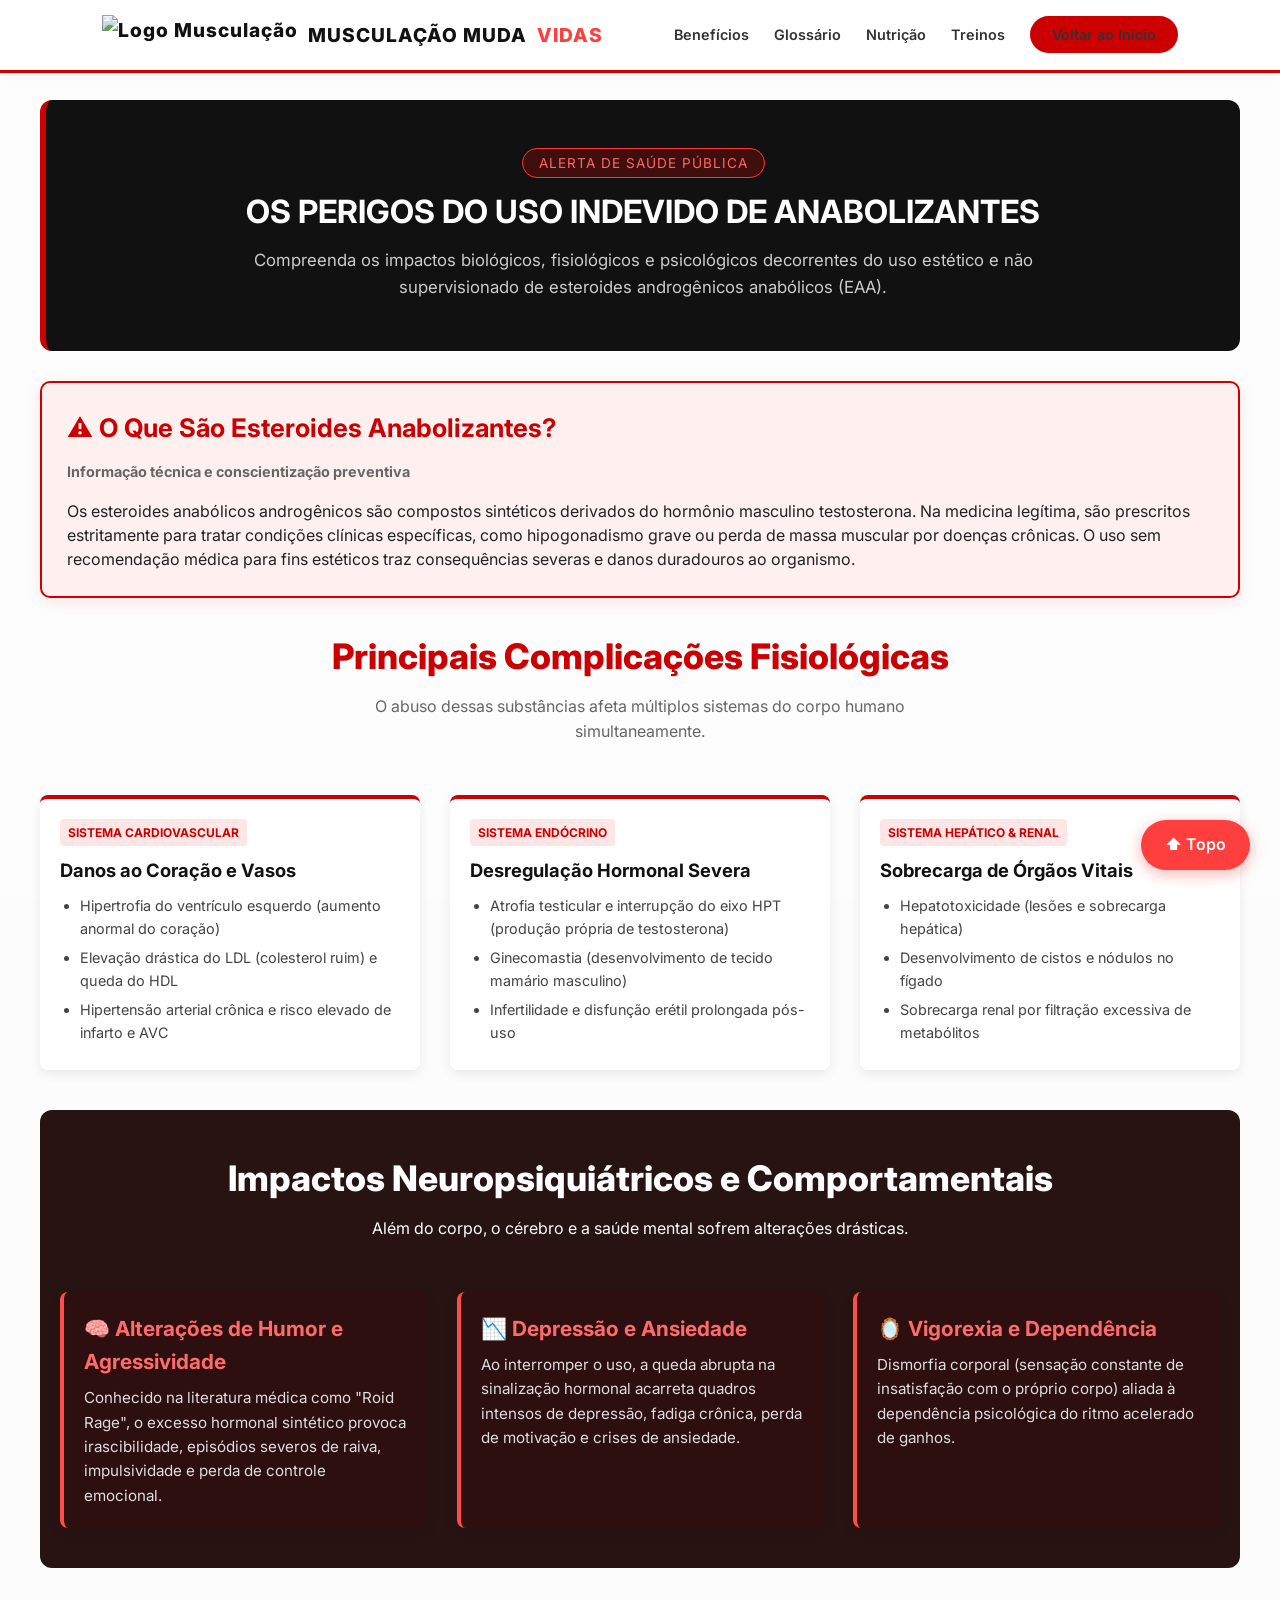
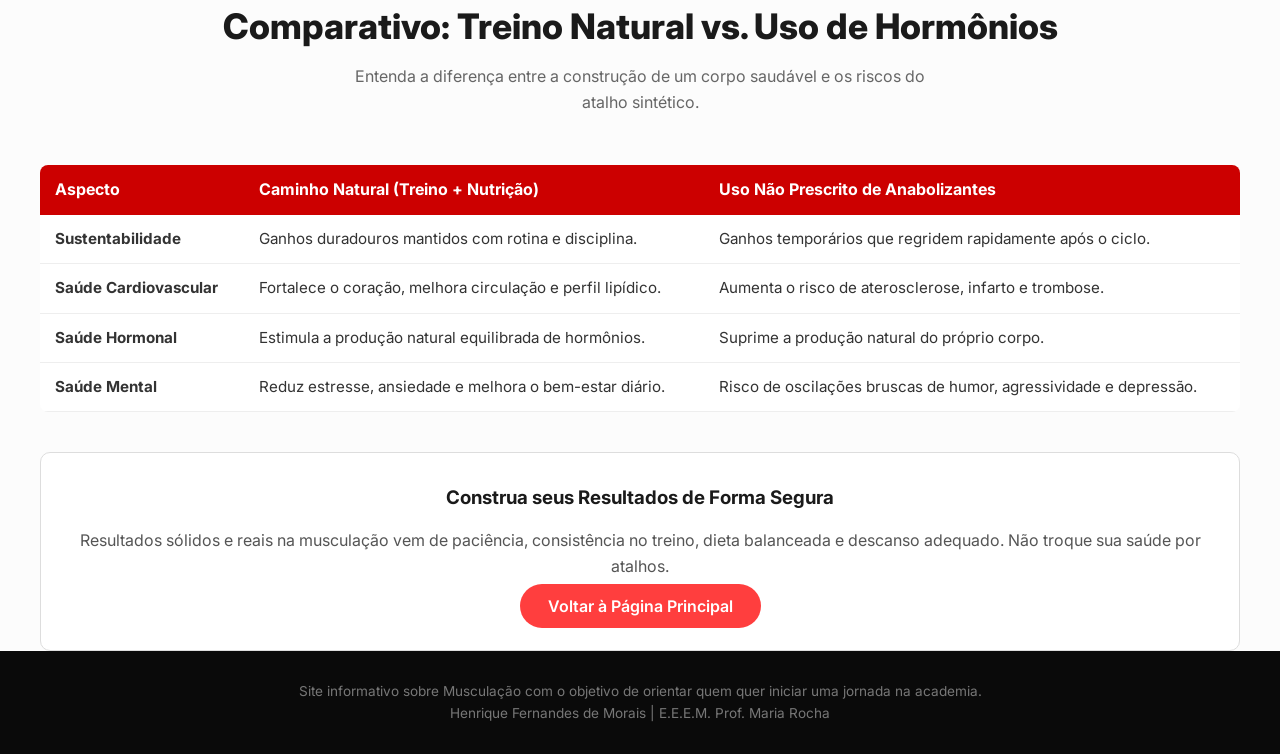
==== Anabolizantes.html @ 8a9c7496 "Update Anabolizantes.html" ====
<!DOCTYPE html>
<html lang="pt-BR">
<head>
    <meta charset="UTF-8">
    <meta name="viewport" content="width=device-width, initial-scale=1.0">
    <title>Riscos dos Anabolizantes - Musculação e Saúde</title>
    <link rel="stylesheet" href="organizador.css">
    <link href="https://fonts.googleapis.com/css2?family=Inter:wght@300;400;600;800;900&display=swap" rel="stylesheet">
</head>
<body class="body-anabolizantes">

    <header class="navbar navbar-anabolizantes">
        <div class="logo">
            <img src="https://encrypted-tbn0.gstatic.com/images?q=tbn:ANd9GcRvV7KlE-oZ8eU2Gup7_fp2qH1HZ-35bAqcbbWyc8tFJdlYCY7s6uLKAxcY&s=10" alt="Logo Musculação" class="logo-img">
            MUSCULAÇÃO MUDA<span>VIDAS</span>
        </div>
        <nav>
            <ul class="nav-links">
               
                <li><a href="index.html#beneficios">Benefícios</a></li>
                <li><a href="index.html#guias-praticos">Glossário</a></li>
                <li><a href="index.html#nutricao-recuperacao">Nutrição</a></li>
                <li><a href="index.html#rotina-treino">Treinos</a></li>
                <li><a href="index.html" class="btn-nav btn-nav-danger"> Voltar ao Início</a></li>
            </ul>
        </nav>
    </header>

    <div class="container" style="margin-top: 100px;">
        <section class="hero-anabolizantes">
            <span class="badge" style="border-color: #ff3333; color: #ff6666; background-color: rgba(255, 0, 0, 0.2);">Alerta de Saúde Pública</span>
            <h1>OS PERIGOS DO USO INDEVIDO DE ANABOLIZANTES</h1>
            <p>Compreenda os impactos biológicos, fisiológicos e psicológicos decorrentes do uso estético e não supervisionado de esteroides androgênicos anabólicos (EAA).</p>
        </section>

        <div class="alerta-box-expansivo">
            <div class="alerta-header">
                <h2>⚠️ O Que São Esteroides Anabolizantes?</h2>
                <p class="alerta-sub">Informação técnica e conscientização preventiva</p>
            </div>
            <p class="alerta-texto">
                Os esteroides anabólicos androgênicos são compostos sintéticos derivados do hormônio masculino testosterona. Na medicina legítima, são prescritos estritamente para tratar condições clínicas específicas, como hipogonadismo grave ou perda de massa muscular por doenças crônicas. O uso sem recomendação médica para fins estéticos traz consequências severas e danos duradouros ao organismo.
            </p>
        </div>

        <h2 class="section-title title-danger">Principais Complicações Fisiológicas</h2>
        <p class="section-subtitle">O abuso dessas substâncias afeta múltiplos sistemas do corpo humano simultaneamente.</p>

        <div class="cards-grid" style="margin-bottom: 40px;">
            <div class="card card-substancia">
                <span class="card-tag">SISTEMA CARDIOVASCULAR</span>
                <h3>Danos ao Coração e Vasos</h3>
                <ul class="lista-detalhada">
                    <li>Hipertrofia do ventrículo esquerdo (aumento anormal do coração)</li>
                    <li>Elevação drástica do LDL (colesterol ruim) e queda do HDL</li>
                    <li>Hipertensão arterial crônica e risco elevado de infarto e AVC</li>
                </ul>
            </div>

            <div class="card card-substancia">
                <span class="card-tag">SISTEMA ENDÓCRINO</span>
                <h3>Desregulação Hormonal Severa</h3>
                <ul class="lista-detalhada">
                    <li>Atrofia testicular e interrupção do eixo HPT (produção própria de testosterona)</li>
                    <li>Ginecomastia (desenvolvimento de tecido mamário masculino)</li>
                    <li>Infertilidade e disfunção erétil prolongada pós-uso</li>
                </ul>
            </div>

            <div class="card card-substancia">
                <span class="card-tag">SISTEMA HEPÁTICO & RENAL</span>
                <h3>Sobrecarga de Órgãos Vitais</h3>
                <ul class="lista-detalhada">
                    <li>Hepatotoxicidade (lesões e sobrecarga hepática)</li>
                    <li>Desenvolvimento de cistos e nódulos no fígado</li>
                    <li>Sobrecarga renal por filtração excessiva de metabólitos</li>
                </ul>
            </div>
        </div>

        <div class="bg-dark-anabolizantes">
            <h2 class="section-title light-text">Impactos Neuropsiquiátricos e Comportamentais</h2>
            <p class="section-subtitle light-text">Além do corpo, o cérebro e a saúde mental sofrem alterações drásticas.</p>

            <div class="cards-grid">
                <div class="card card-dark-alert">
                    <h3>🧠 Alterações de Humor e Agressividade</h3>
                    <p>Conhecido na literatura médica como "Roid Rage", o excesso hormonal sintético provoca irascibilidade, episódios severos de raiva, impulsividade e perda de controle emocional.</p>
                </div>

                <div class="card card-dark-alert">
                    <h3>📉 Depressão e Ansiedade</h3>
                    <p>Ao interromper o uso, a queda abrupta na sinalização hormonal acarreta quadros intensos de depressão, fadiga crônica, perda de motivação e crises de ansiedade.</p>
                </div>

                <div class="card card-dark-alert">
                    <h3>🪞 Vigorexia e Dependência</h3>
                    <p>Dismorfia corporal (sensação constante de insatisfação com o próprio corpo) aliada à dependência psicológica do ritmo acelerado de ganhos.</p>
                </div>
            </div>
        </div>

        <h2 class="section-title">Comparativo: Treino Natural vs. Uso de Hormônios</h2>
        <p class="section-subtitle">Entenda a diferença entre a construção de um corpo saudável e os riscos do atalho sintético.</p>

        <div class="tabela-wrapper" style="margin-bottom: 40px;">
            <table class="tabela-comparativa">
                <thead>
                    <tr>
                        <th>Aspecto</th>
                        <th>Caminho Natural (Treino + Nutrição)</th>
                        <th>Uso Não Prescrito de Anabolizantes</th>
                    </tr>
                </thead>
                <tbody>
                    <tr>
                        <td><strong>Sustentabilidade</strong></td>
                        <td>Ganhos duradouros mantidos com rotina e disciplina.</td>
                        <td>Ganhos temporários que regridem rapidamente após o ciclo.</td>
                    </tr>
                    <tr>
                        <td><strong>Saúde Cardiovascular</strong></td>
                        <td>Fortalece o coração, melhora circulação e perfil lipídico.</td>
                        <td>Aumenta o risco de aterosclerose, infarto e trombose.</td>
                    </tr>
                    <tr>
                        <td><strong>Saúde Hormonal</strong></td>
                        <td>Estimula a produção natural equilibrada de hormônios.</td>
                        <td>Suprime a produção natural do próprio corpo.</td>
                    </tr>
                    <tr>
                        <td><strong>Saúde Mental</strong></td>
                        <td>Reduz estresse, ansiedade e melhora o bem-estar diário.</td>
                        <td>Risco de oscilações bruscas de humor, agressividade e depressão.</td>
                    </tr>
                </tbody>
            </table>
        </div>

        <div class="text-center-box">
            <h3>Construa seus Resultados de Forma Segura</h3>
            <p style="margin: 15px 0; color: #555;">Resultados sólidos e reais na musculação vem de paciência, consistência no treino, dieta balanceada e descanso adequado. Não troque sua saúde por atalhos.</p>
            <a href="index.html" class="btn-primary btn-hero-lg">Voltar à Página Principal</a>
        </div>
    </div>

    <div class="topo-btn-container">
        <a href="#" class="btn-primary">⬆ Topo</a>
    </div>

    <footer>
        <p>Site informativo sobre Musculação com o objetivo de orientar quem quer iniciar uma jornada na academia.</p>
        <p>Henrique Fernandes de Morais | E.E.E.M. Prof. Maria Rocha</p>
    </footer>

</body>
</html>
---- organizador.css ----
* {
    margin: 0;
    padding: 0;
    box-sizing: border-box;
    font-family: 'Inter', sans-serif;
}

html {
    scroll-behavior: smooth;
}

body {
    color: #1a1a1a;
    background-color: #fcfcfc;
    line-height: 1.6;
}

/* ==========================================================================
   BARRA DE NAVEGAÇÃO / MENU
   ========================================================================== */
.navbar {
    display: flex;
    justify-content: space-between;
    align-items: center;
    padding: 15px 8%;
    background-color: rgba(255, 255, 255, 0.95);
    position: fixed;
    top: 0;
    left: 0;
    width: 100%;
    z-index: 1000;
    box-shadow: 0 2px 10px rgba(0,0,0,0.05);
    backdrop-filter: blur(8px);
}

.logo {
    display: flex;
    align-items: center;
    gap: 10px; 
    font-weight: 800;
    font-size: 1.2rem;
    letter-spacing: 1px;
    color: #111111;
}

.logo-img {
    height: 40px; 
    width: auto;
    object-fit: contain;
}

.logo span {
    color: #ff3e3e;
}

.nav-links {
    display: flex;
    align-items: center;
    list-style: none;
    margin: 0;
    padding: 0;
    gap: 25px;
}

.nav-links li {
    margin: 0;
    padding: 0;
}

.nav-links a {
    text-decoration: none;
    color: #333333;
    font-size: 0.9rem;
    font-weight: 600;
    transition: color 0.3s ease;
    white-space: nowrap;
}

.nav-links a:hover {
    color: #ff3e3e;
}

.btn-nav {
    background-color: #111111;
    color: #ffffff;
    padding: 10px 22px;
    text-decoration: none;
    border-radius: 30px;
    font-size: 0.9rem;
    font-weight: 600;
    transition: background-color 0.3s;
    white-space: nowrap;
}

.btn-nav:hover {
    background-color: #ff3e3e;
}

.hero {
    height: 90vh;
    background: linear-gradient(rgba(0,0,0,0.6), rgba(0,0,0,0.7)), 
                url('https://t4.ftcdn.net/jpg/08/89/34/37/360_F_889343799_sC5nIAgH83ZvUKYvlnsV1FuVdtX1Iu8j.jpg') center/cover no-repeat;
    display: flex;
    align-items: center;
    justify-content: center;
    text-align: center;
    padding: 0 20px;
}

.hero-content {
    max-width: 800px;
    color: #ffffff;
}

.badge {
    background-color: rgba(255, 62, 62, 0.2);
    color: #ff6b6b;
    border: 1px solid #ff3e3e;
    padding: 6px 16px;
    border-radius: 20px;
    font-size: 0.85rem;
    text-transform: uppercase;
    letter-spacing: 1px;
}

.hero h1 {
    font-size: 3.5rem;
    font-weight: 800;
    margin: 20px 0 15px;
    line-height: 1.1;
    letter-spacing: -1px;
}

.hero p {
    font-size: 1.2rem;
    color: #ddd;
    margin-bottom: 30px;
}

.btn-primary {
    background-color: #ff3e3e;
    color: #fff;
    padding: 14px 32px;
    text-decoration: none;
    border-radius: 30px;
    font-weight: 600;
    transition: opacity 0.3s;
}

.btn-primary:hover {
    opacity: 0.9;
}

/* ==========================================================================
   SEÇÕES GERAIS E CONTAINERS
   ========================================================================== */
.section {
    padding: 80px 8%;
}

.container {
    max-width: 1200px;
    margin: 0 auto;
}

.section-title {
    font-size: 2.2rem;
    font-weight: 800;
    text-align: center;
    margin-bottom: 10px;
}

.section-subtitle {
    text-align: center;
    color: #666;
    max-width: 600px;
    margin: 0 auto 50px;
}

.bg-alt {
    background-color: #f4f4f6;
}

.bg-dark {
    background-color: #111;
}

.light-text {
    color: #ffffff !important;
}

/* ==========================================================================
   CARDS GRID & CARDS
   ========================================================================== */
.cards-grid {
    display: grid;
    grid-template-columns: repeat(auto-fit, minmax(280px, 1fr));
    gap: 30px;
}

.card {
    background-color: #fff;
    padding: 35px 25px;
    border-radius: 12px;
    box-shadow: 0 4px 20px rgba(0,0,0,0.04);
}

.card-icon {
    font-size: 2.5rem;
    margin-bottom: 15px;
}

.card h3 {
    margin-bottom: 10px;
    font-size: 1.3rem;
}

.card p {
    color: #666;
    font-size: 0.95rem;
}

.card-dark {
    background-color: #1a1a1a;
    border: 1px solid #333;
    display: flex;
    flex-direction: column;
    align-items: center;
    text-align: center;
}

.card-dark h3 {
    color: #fff;
}

.card-dark p {
    color: #aaa;
}

.card-autor {
    background-color: #ffffff;
    border-left: 4px solid #ff3e3e;
    padding: 25px;
    border-radius: 8px;
    margin-top: 40px;
    box-shadow: 0 4px 15px rgba(0,0,0,0.04);
}

.card-autor h3 {
    font-size: 1.2rem;
    margin-bottom: 8px;
    color: #111;
}

.card-autor p {
    color: #555;
    font-size: 0.95rem;
}

/* ==========================================================================
   IMAGENS DOS SUPLEMENTOS
   ========================================================================== */
.card-img-container {
    width: 100%;
    height: 140px;
    display: flex;
    align-items: center;
    justify-content: center;
    margin-bottom: 15px;
    background-color: rgba(255, 255, 255, 0.03);
    border-radius: 8px;
    padding: 10px;
}

.suplemento-img {
    max-height: 120px;
    width: auto;
    object-fit: contain;
}

.img-rounded {
    width: 100%;
    height: 100%;
    object-fit: cover;
    border-radius: 6px;
}

/* ==========================================================================
   SEÇÃO SAÚDE MENTAL & CARD ROSA COMO LINK
   ========================================================================== */
.split-container {
    display: grid;
    grid-template-columns: 1fr 1fr;
    gap: 50px;
    align-items: center;
}

.split-text h2 {
    font-size: 2rem;
    margin-bottom: 20px;
}

.split-text p {
    margin-bottom: 15px;
    color: #444;
}

.split-card-link {
    text-decoration: none;
    display: block;
}

.split-card {
    background-color: #e6005c;
    color: #fff;
    padding: 40px;
    border-radius: 12px;
    box-shadow: 0 8px 25px rgba(230, 0, 92, 0.25);
}

.split-card h3 {
    font-size: 1.6rem;
    margin-bottom: 15px;
}

.split-card p {
    font-size: 1rem;
    line-height: 1.5;
    margin-bottom: 20px;
    color: #fff;
}

.card-action {
    display: inline-block;
    font-weight: bold;
    text-transform: uppercase;
    font-size: 0.85rem;
    letter-spacing: 1px;
    background-color: rgba(255, 255, 255, 0.2);
    padding: 8px 16px;
    border-radius: 20px;
}

/* ==========================================================================
   ETAPAS DA HIPERTROFIA
   ========================================================================== */
.process-steps {
    display: grid;
    grid-template-columns: repeat(auto-fit, minmax(250px, 1fr));
    gap: 30px;
}

.step {
    border-left: 3px solid #ff3e3e;
    padding-left: 20px;
}

.step-num {
    font-size: 1.5rem;
    font-weight: 800;
    color: #ff3e3e;
}

.step h4 {
    font-size: 1.2rem;
    margin: 5px 0 10px;
}

.step p {
    color: #666;
    font-size: 0.95rem;
}

/* ==========================================================================
   RODAPÉ (FOOTER)
   ========================================================================== */
footer {
    text-align: center;
    padding: 30px;
    background-color: #0a0a0a;
    color: #777;
    font-size: 0.85rem;
}

/* ==========================================================================
   RESPONSIVIDADE (TELAS MENORES)
   ========================================================================== */
@media (max-width: 900px) {
    .nav-links {
        display: none;
    }
    .hero h1 {
        font-size: 2.3rem;
    }
    .split-container {
        grid-template-columns: 1fr;
    }
}

.hero-jovens {
    background: linear-gradient(rgba(0,0,0,0.6), rgba(0,0,0,0.7)), 
                url('https://encrypted-tbn0.gstatic.com/images?q=tbn:ANd9GcSNM5jFFbpHfGmfrovvW8AQjZjcghE34X9YQ2zP1Lc4Rg&s=10') center/cover no-repeat;
}

.card-alert {
    border-top: 4px solid #ff3e3e;
    background-color: #fff5f5;
}

.card-alert h3 {
    color: #cc0000;
}

/* ==========================================================================
   ESTILO DA PÁGINA DOS ANABOLIZANTES (MARCA D'ÁGUA DESTACADA)
   ========================================================================== */
.body-anabolizantes {
    background-image: linear-gradient(rgba(255, 255, 255, 0.35), rgba(255, 255, 255, 0.35)), 
                      url('https://conteudo.imguol.com.br/c/entretenimento/d1/2023/05/02/anabolizante-hormonio-performance-esportiva-1683033629614_v2_4x3.jpg');
    background-position: center;
    background-repeat: no-repeat;
    background-size: cover;
    background-attachment: fixed;
}

.navbar-anabolizantes {
    border-bottom: 3px solid #cc0000;
}

.btn-nav-danger {
    background-color: #cc0000 !important;
}

.btn-nav-danger:hover {
    background-color: #990000 !important;
}

.hero-anabolizantes {
    background-color: #111111;
    color: #ffffff;
    padding: 50px 20px;
    border-radius: 12px;
    text-align: center;
    margin: 20px 0 30px 0;
    border-left: 6px solid #cc0000;
}

.hero-anabolizantes h1 {
    font-size: 2rem;
    color: #ffffff;
    margin-top: 10px;
}

.hero-anabolizantes p {
    font-size: 1.05rem;
    color: #cccccc;
    max-width: 800px;
    margin: 10px auto 0 auto;
}

.alerta-box-expansivo {
    background-color: rgba(255, 240, 240, 0.95);
    border: 2px solid #cc0000;
    border-radius: 10px;
    padding: 25px;
    margin-bottom: 30px;
    box-shadow: 0 4px 15px rgba(204, 0, 0, 0.1);
}

.alerta-header h2 {
    color: #cc0000;
    margin: 0;
    font-size: 1.5rem;
}

.alerta-sub {
    color: #666666;
    font-size: 0.9rem;
    margin-top: 4px;
    font-weight: bold;
}

.alerta-texto {
    font-size: 1rem;
    line-height: 1.5;
    color: #222222;
    margin-top: 15px;
}

.title-danger {
    color: #cc0000;
}

.card-substancia {
    background: rgba(255, 255, 255, 0.95);
    border-top: 4px solid #cc0000;
    padding: 20px;
    border-radius: 8px;
    box-shadow: 0 4px 12px rgba(0, 0, 0, 0.08);
}

.card-tag {
    display: inline-block;
    background-color: #ffe6e6;
    color: #cc0000;
    font-size: 0.75rem;
    font-weight: bold;
    padding: 4px 8px;
    border-radius: 4px;
    margin-bottom: 10px;
}

.card-substancia h3 {
    color: #111111;
    font-size: 1.15rem;
    margin-bottom: 8px;
}

.lista-detalhada {
    padding-left: 20px;
    margin-top: 8px;
}

.lista-detalhada li {
    font-size: 0.9rem;
    margin-bottom: 6px;
    color: #444444;
}

.bg-dark-anabolizantes {
    background-color: rgba(29, 7, 7, 0.95);
    padding: 40px 20px;
    border-radius: 12px;
    margin: 30px 0;
}

.card-dark-alert {
    background-color: #2e0f0f;
    border-left: 4px solid #ff4d4d;
    padding: 20px;
    border-radius: 8px;
    color: #ffffff;
}

.card-dark-alert h3 {
    color: #ff6b6b;
    margin-bottom: 8px;
}

.card-dark-alert p {
    color: #dddddd;
    font-size: 0.95rem;
}

.tabela-wrapper {
    overflow-x: auto;
    margin-top: 15px;
}

.tabela-comparativa {
    width: 100%;
    border-collapse: collapse;
    background-color: rgba(255, 255, 255, 0.95);
    border-radius: 8px;
    overflow: hidden;
}

.tabela-comparativa th {
    background-color: #cc0000;
    color: #ffffff;
    padding: 12px 15px;
    text-align: left;
}

.tabela-comparativa td {
    padding: 12px 15px;
    border-bottom: 1px solid #eeeeee;
    font-size: 0.95rem;
    color: #333333;
}

.text-center-box {
    text-align: center;
    background: rgba(255, 255, 255, 0.95);
    padding: 30px 20px;
    border-radius: 10px;
    border: 1px solid #dddddd;
    margin-top: 30px;
}

.btn-hero-lg {
    padding: 12px 28px;
    font-size: 1rem;
}

/* ==========================================================================
   TAMANHO DAS IMAGENS: GUIA DE TREINO JOVENS
   ========================================================================== */
#guia-treino-jovens .img-exercicio,
.img-exercicio {
    width: 100%;
    max-width: 320px;
    height: 160px;
    object-fit: cover;
    object-position: center;
    border-radius: 8px;
    display: block;
    margin: 0 auto 19px auto;
    box-shadow: 0 3px 10px rgba(0, 0, 0, 0.08);
}

/* ==========================================================================
   BOTÃO VOLTAR AO TOPO (FLUTUANTE)
   ========================================================================== */
.topo-btn-container {
    position: fixed;
    bottom: 30px;
    right: 30px;
    z-index: 9999;
}

.topo-btn-container .btn-primary {
    box-shadow: 0 4px 15px rgba(255, 62, 62, 0.4);
    padding: 12px 24px;
    border-radius: 30px;
    display: flex;
    align-items: center;
    justify-content: center;
    background-color: #ff3e3e;
    color: #fff;
    text-decoration: none;
    font-weight: 600;
}

/* ==========================================================================
   BOTÃO TEMÁTICO: ALERTA DE ANABOLIZANTES (BIOHAZARD STYLE)
   ========================================================================== */
.alerta-box {
    background-color: #fff5f5;
    border: 2px solid #cc0000;
    border-radius: 12px;
    padding: 35px 25px;
    box-shadow: 0 4px 20px rgba(204, 0, 0, 0.08);
}

.alerta-header h2 {
    color: #cc0000;
    font-size: 1.6rem;
    margin-bottom: 12px;
}

.alerta-descricao {
    color: #333333;
    font-size: 1rem;
    line-height: 1.6;
    margin-bottom: 25px;
}

.alerta-btn-wrapper {
    display: flex;
    justify-content: center;
    align-items: center;
    margin: 35px 0 15px 0;
}

.btn-anabolicos-hazard {
    display: inline-flex;
    align-items: center;
    justify-content: center;
    gap: 12px;
    padding: 18px 36px;
    background: linear-gradient(135deg, #120202 0%, #2a0000 50%, #500000 100%);
    color: #ff3333 !important;
    font-family: 'Inter', sans-serif;
    font-size: 1.05rem;
    font-weight: 900;
    text-transform: uppercase;
    letter-spacing: 1.5px;
    text-decoration: none;
    border: 2px solid #ff1744;
    border-radius: 6px;
    box-shadow: 0 0 15px rgba(255, 23, 68, 0.35), inset 0 0 10px rgba(255, 23, 68, 0.15);
    transition: all 0.25s ease-in-out;
    cursor: pointer;
}

.btn-anabolicos-hazard:hover {
    background: linear-gradient(135deg, #ff1744 0%, #b20000 100%);
    color: #ffffff !important;
    border-color: #ff6666;
    box-shadow: 0 0 30px rgba(255, 23, 68, 0.8), inset 0 0 12px rgba(255, 255, 255, 0.3);
    transform: translateY(-3px) scale(1.02);
}

.btn-anabolicos-hazard .btn-icon {
    font-size: 1.4rem;
    animation: pulso-biohazard 1.5s infinite alternate;
}

.btn-anabolicos-hazard .btn-seta {
    font-size: 1.2rem;
    transition: transform 0.25s ease;
}

.btn-anabolicos-hazard:hover .btn-seta {
    transform: translateX(8px);
}

@keyframes pulso-biohazard {
    0% {
        transform: scale(1);
        opacity: 0.8;
    }
    100% {
        transform: scale(1.2);
        opacity: 1;
    }
}
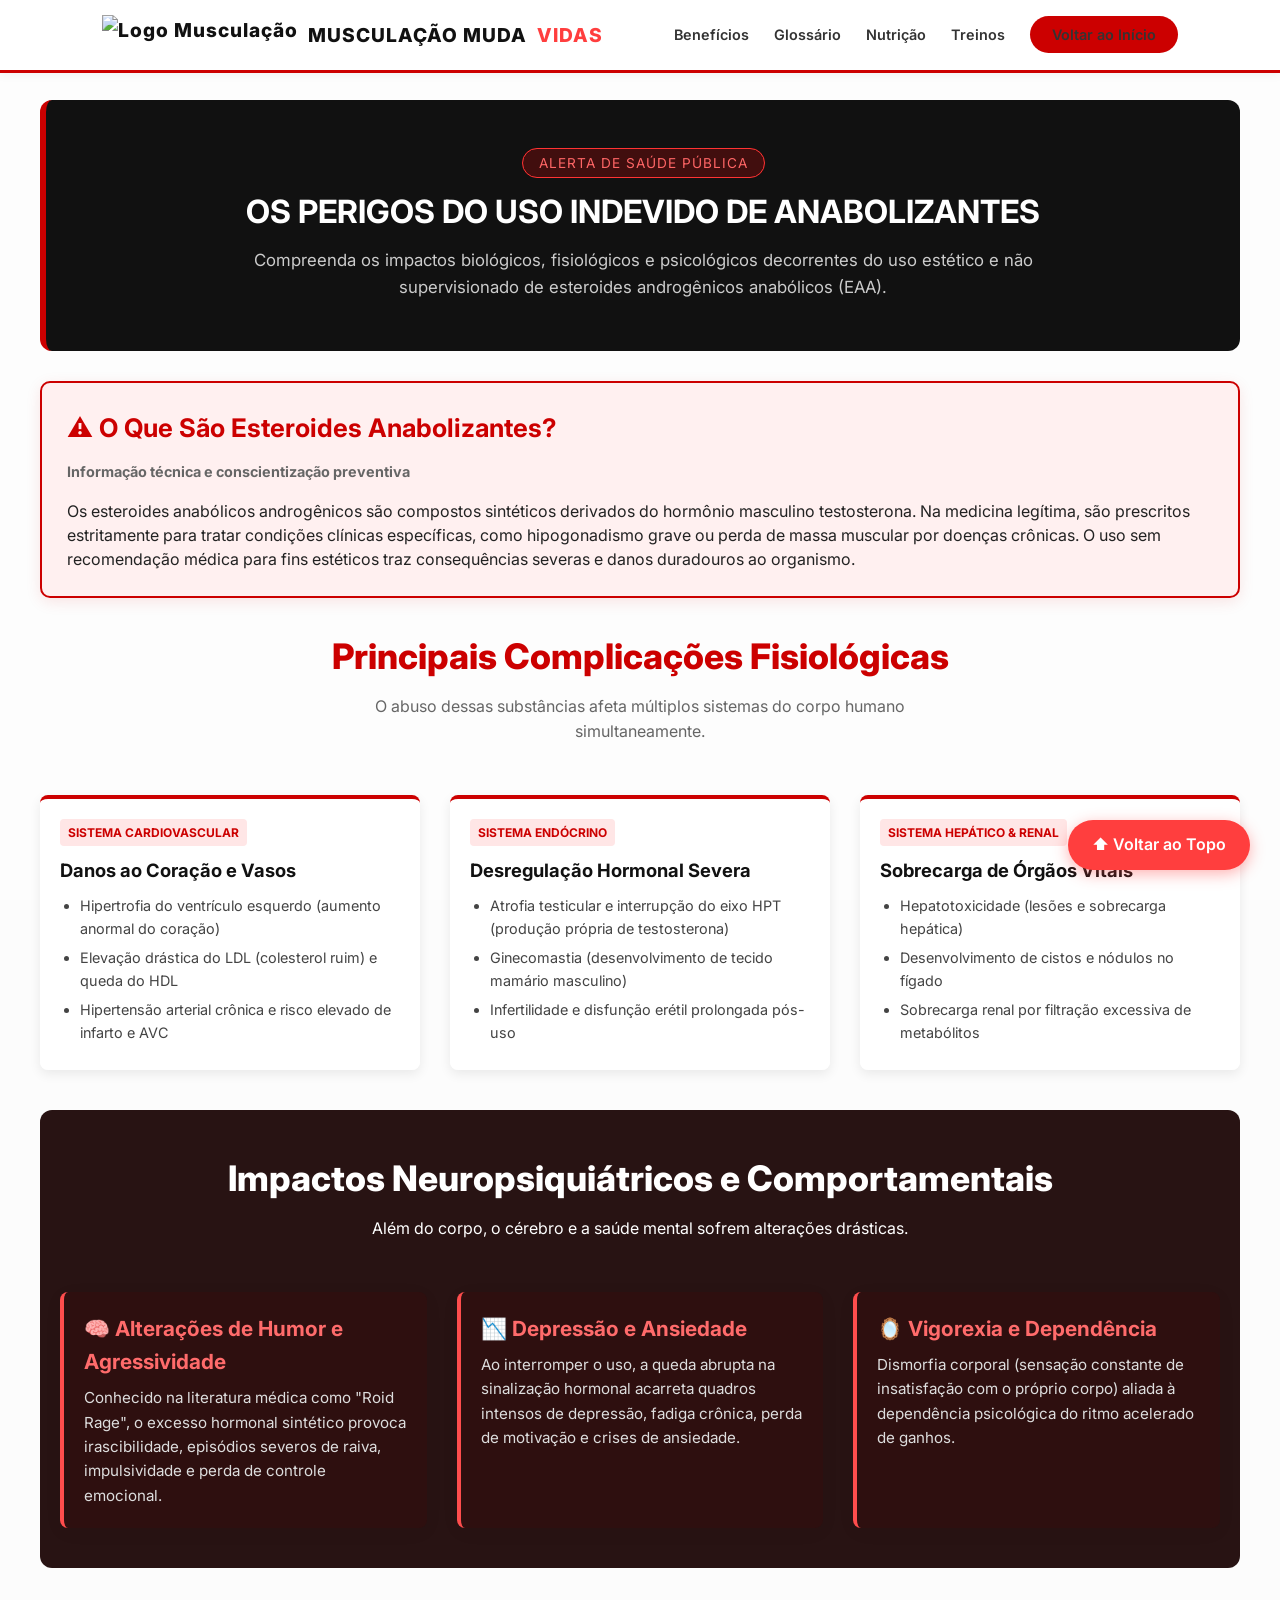
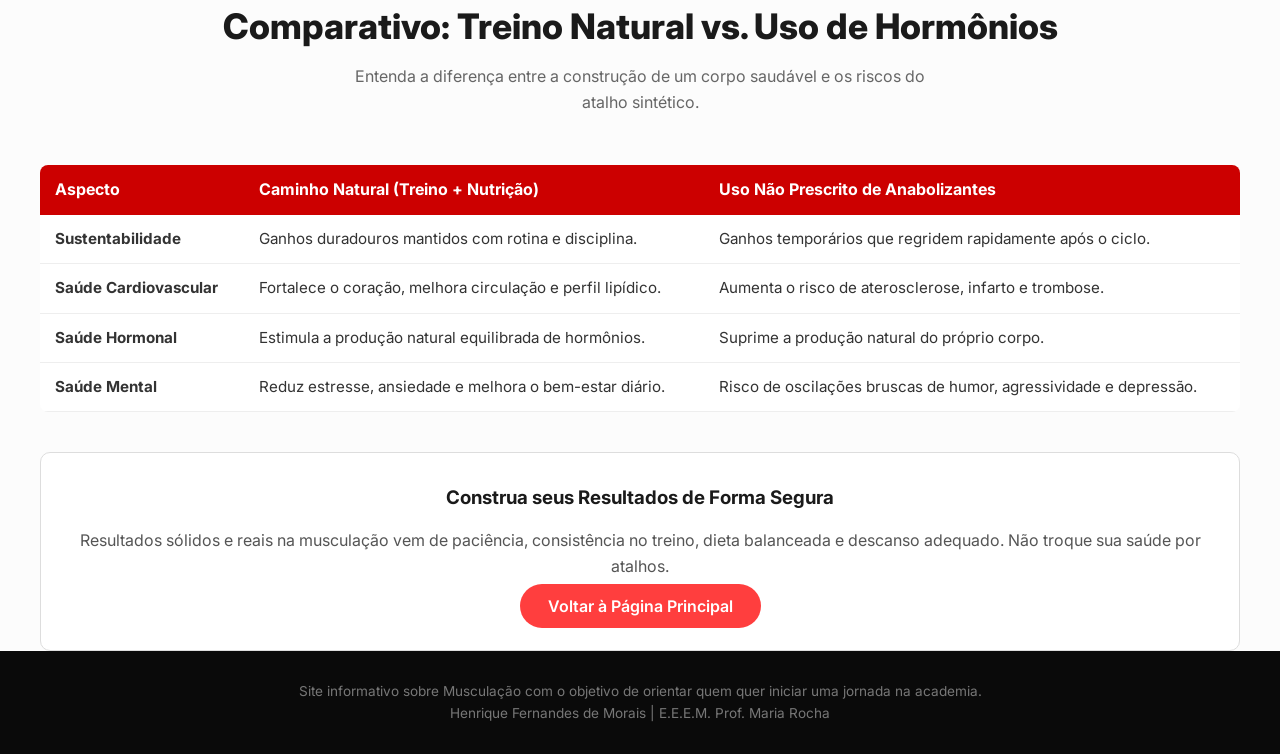
==== commit 0fc7a8c2: "Update Anabolizantes.html" ====
--- a/Anabolizantes.html
+++ b/Anabolizantes.html
@@ -145,7 +145,7 @@
     </div>
 
     <div class="topo-btn-container">
-        <a href="#" class="btn-primary">⬆ Topo</a>
+        <a href="#" class="btn-primary">⬆ Voltar ao Topo</a>
     </div>
 
     <footer>
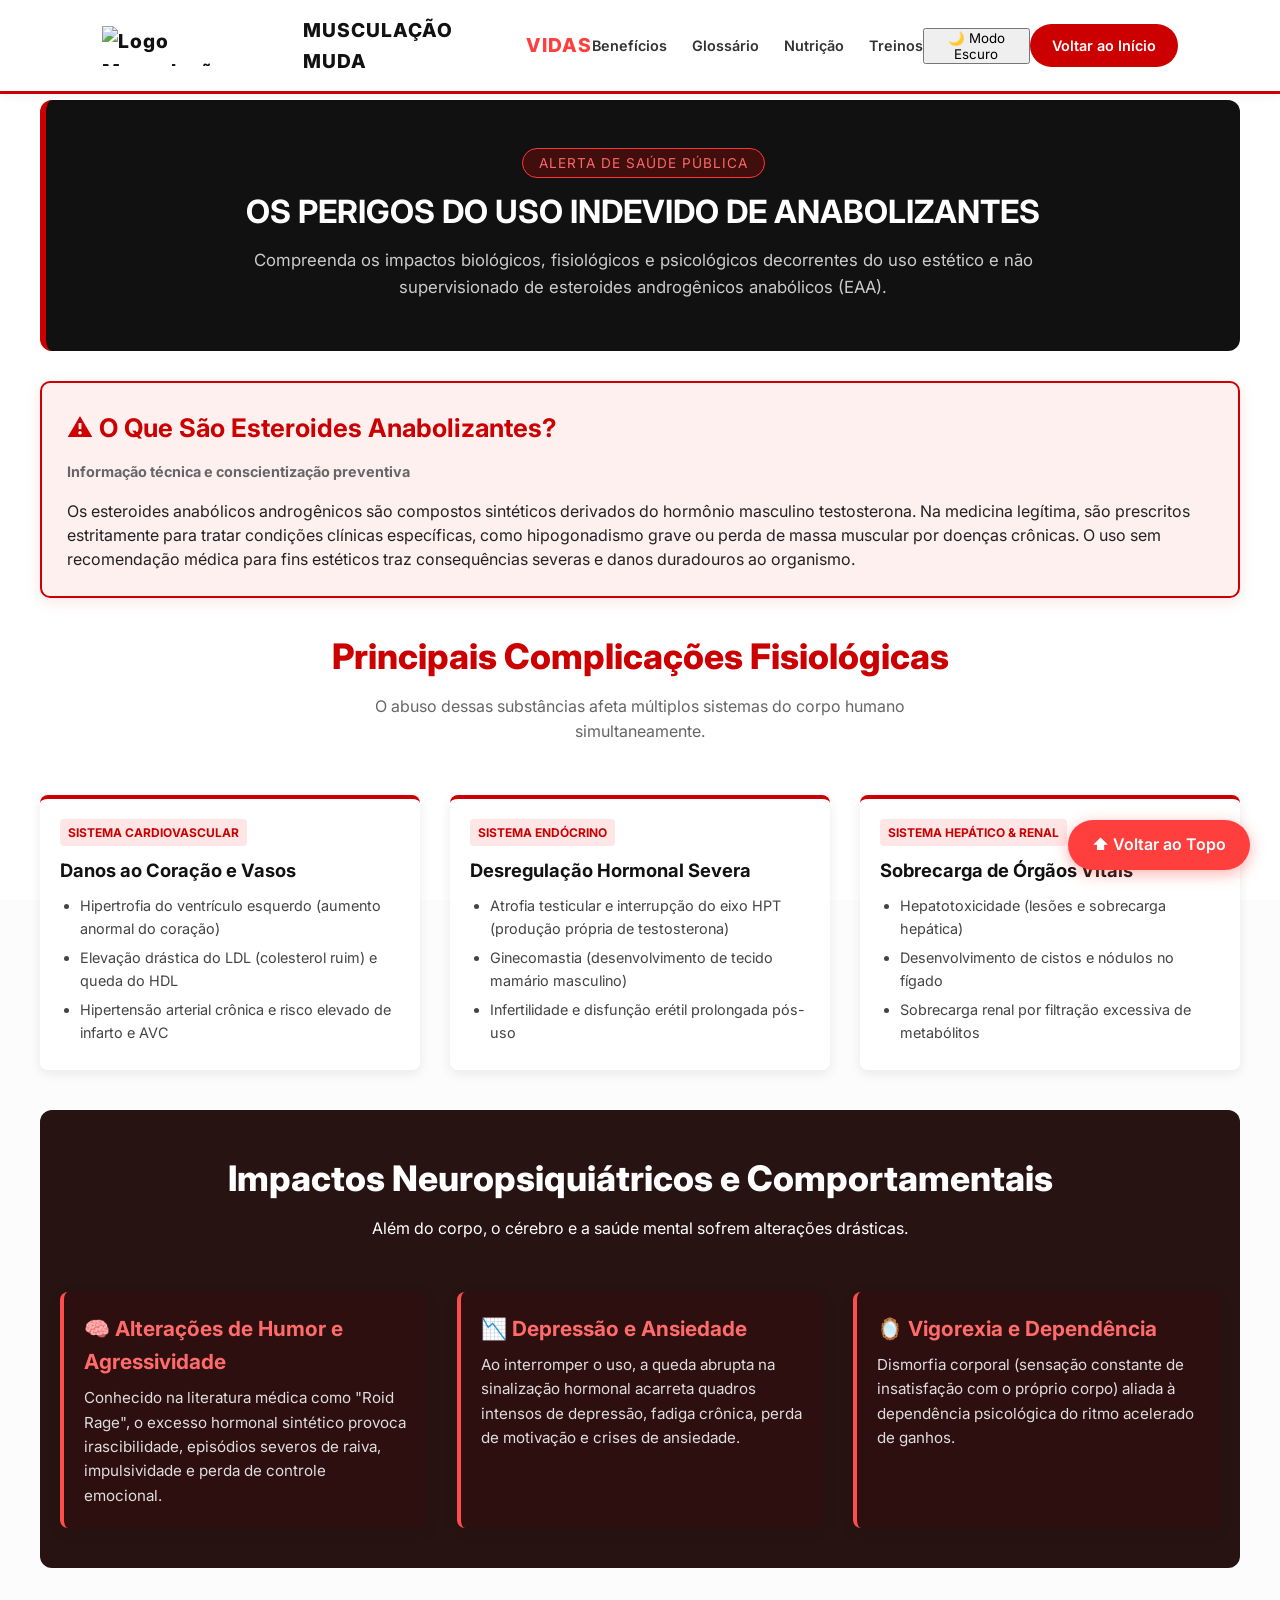
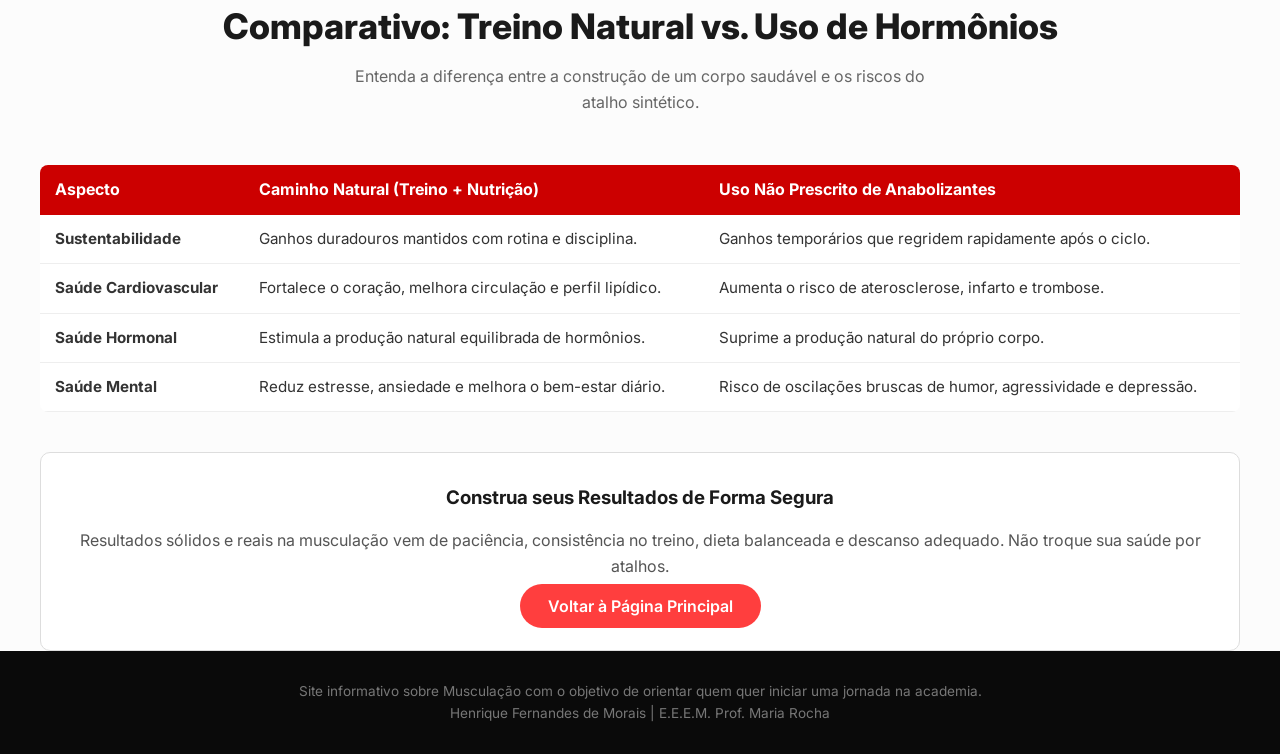
==== commit 04042337: "Update Anabolizantes.html" ====
--- a/Anabolizantes.html
+++ b/Anabolizantes.html
@@ -16,14 +16,14 @@
         </div>
         <nav>
             <ul class="nav-links">
-               
                 <li><a href="index.html#beneficios">Benefícios</a></li>
                 <li><a href="index.html#guias-praticos">Glossário</a></li>
                 <li><a href="index.html#nutricao-recuperacao">Nutrição</a></li>
                 <li><a href="index.html#rotina-treino">Treinos</a></li>
-                <li><a href="index.html" class="btn-nav btn-nav-danger"> Voltar ao Início</a></li>
             </ul>
         </nav>
+        <button id="theme-toggle" class="btn-theme-toggle" aria-label="Alternar Modo Escuro/Claro">🌙 Modo Escuro</button>
+        <a href="index.html" class="btn-nav btn-nav-danger"> Voltar ao Início</a>
     </header>
 
     <div class="container" style="margin-top: 100px;">
@@ -153,5 +153,6 @@
         <p>Henrique Fernandes de Morais | E.E.E.M. Prof. Maria Rocha</p>
     </footer>
 
+    <script src="theme.js"></script>
 </body>
 </html>
--- a/organizador.css
+++ b/organizador.css
@@ -412,10 +412,10 @@
 }
 
 /* ==========================================================================
-   ESTILO DA PÁGINA DOS ANABOLIZANTES (MARCA D'ÁGUA DESTACADA)
+   ESTILO DA PÁGINA DOS ANABOLIZANTES
    ========================================================================== */
 .body-anabolizantes {
-    background-image: linear-gradient(rgba(255, 255, 255, 0.35), rgba(255, 255, 255, 0.35)), 
+    background-image: linear-gradient(rgba(255, 255, 255, 0.93), rgba(255, 255, 255, 0.93)), 
                       url('https://conteudo.imguol.com.br/c/entretenimento/d1/2023/05/02/anabolizante-hormonio-performance-esportiva-1683033629614_v2_4x3.jpg');
     background-position: center;
     background-repeat: no-repeat;
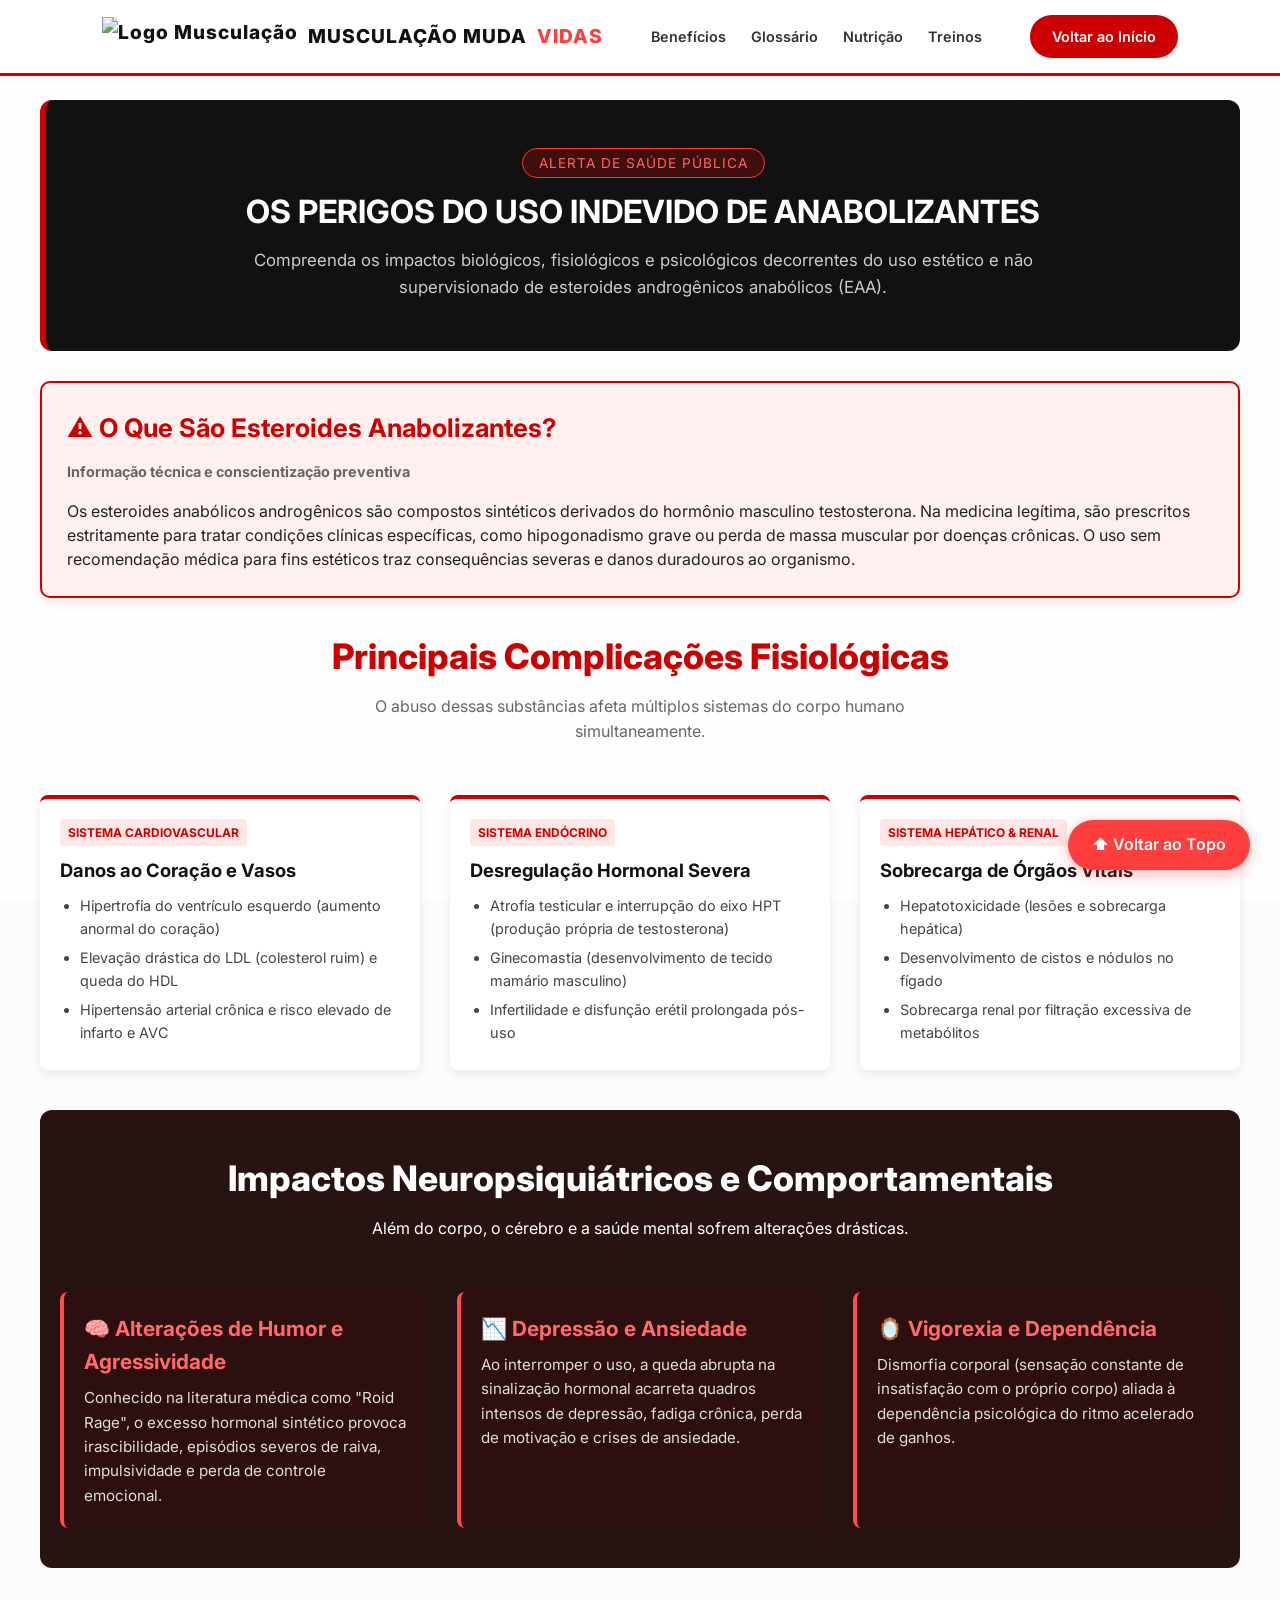
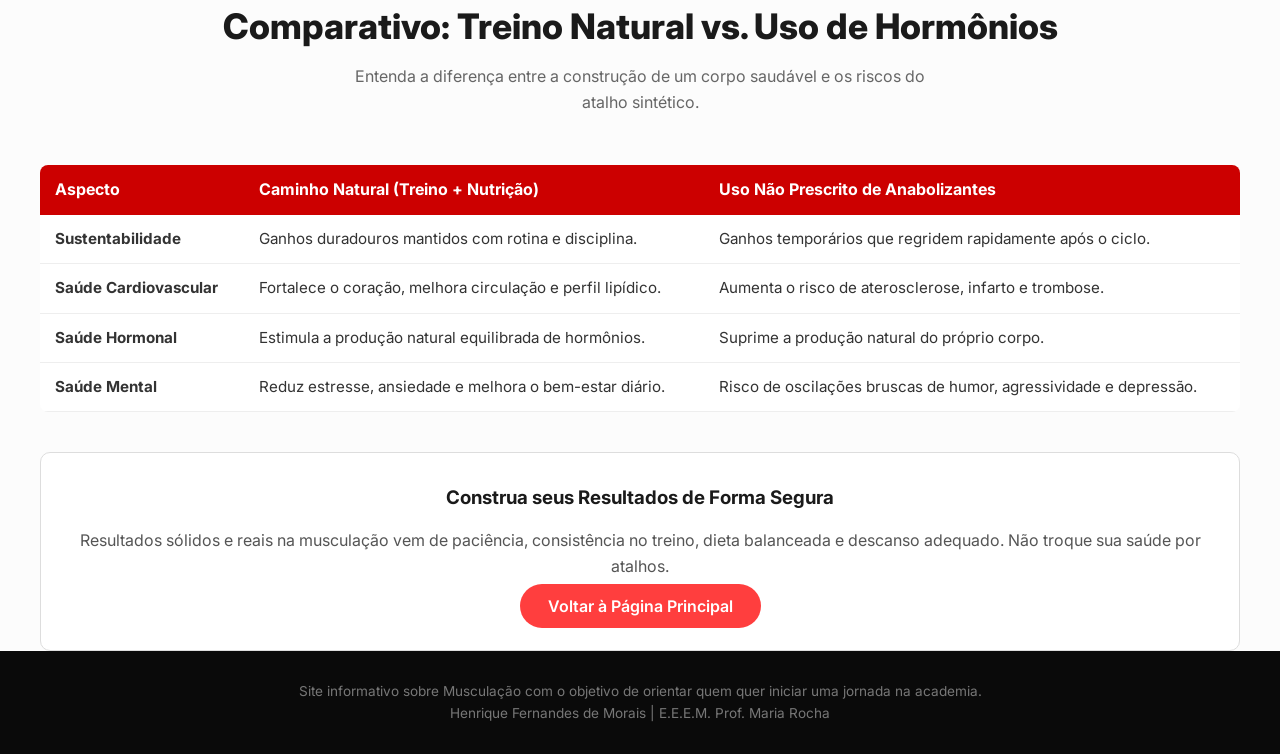
==== commit 1cbed255: "Update Anabolizantes.html" ====
--- a/Anabolizantes.html
+++ b/Anabolizantes.html
@@ -22,7 +22,7 @@
                 <li><a href="index.html#rotina-treino">Treinos</a></li>
             </ul>
         </nav>
-        <button id="theme-toggle" class="btn-theme-toggle" aria-label="Alternar Modo Escuro/Claro">🌙 Modo Escuro</button>
+       
         <a href="index.html" class="btn-nav btn-nav-danger"> Voltar ao Início</a>
     </header>
 
@@ -152,7 +152,5 @@
         <p>Site informativo sobre Musculação com o objetivo de orientar quem quer iniciar uma jornada na academia.</p>
         <p>Henrique Fernandes de Morais | E.E.E.M. Prof. Maria Rocha</p>
     </footer>
-
-    <script src="theme.js"></script>
 </body>
 </html>
--- a/organizador.css
+++ b/organizador.css
@@ -13,6 +13,7 @@
     color: #1a1a1a;
     background-color: #fcfcfc;
     line-height: 1.6;
+    transition: background-color 0.3s ease, color 0.3s ease;
 }
 
 /* ==========================================================================
@@ -31,6 +32,7 @@
     z-index: 1000;
     box-shadow: 0 2px 10px rgba(0,0,0,0.05);
     backdrop-filter: blur(8px);
+    transition: background-color 0.3s ease, border-color 0.3s ease;
 }
 
 .logo {
@@ -179,6 +181,7 @@
 
 .bg-alt {
     background-color: #f4f4f6;
+    transition: background-color 0.3s ease;
 }
 
 .bg-dark {
@@ -203,6 +206,7 @@
     padding: 35px 25px;
     border-radius: 12px;
     box-shadow: 0 4px 20px rgba(0,0,0,0.04);
+    transition: background-color 0.3s ease, border-color 0.3s ease, box-shadow 0.3s ease;
 }
 
 .card-icon {
@@ -244,6 +248,7 @@
     border-radius: 8px;
     margin-top: 40px;
     box-shadow: 0 4px 15px rgba(0,0,0,0.04);
+    transition: background-color 0.3s ease;
 }
 
 .card-autor h3 {
@@ -465,6 +470,7 @@
     padding: 25px;
     margin-bottom: 30px;
     box-shadow: 0 4px 15px rgba(204, 0, 0, 0.1);
+    transition: background-color 0.3s ease;
 }
 
 .alerta-header h2 {
@@ -563,6 +569,7 @@
     background-color: rgba(255, 255, 255, 0.95);
     border-radius: 8px;
     overflow: hidden;
+    transition: background-color 0.3s ease;
 }
 
 .tabela-comparativa th {
@@ -586,6 +593,7 @@
     border-radius: 10px;
     border: 1px solid #dddddd;
     margin-top: 30px;
+    transition: background-color 0.3s ease;
 }
 
 .btn-hero-lg {
@@ -641,6 +649,7 @@
     border-radius: 12px;
     padding: 35px 25px;
     box-shadow: 0 4px 20px rgba(204, 0, 0, 0.08);
+    transition: background-color 0.3s ease;
 }
 
 .alerta-header h2 {
@@ -716,3 +725,224 @@
         opacity: 1;
     }
 }
+
+/* ==========================================================================
+   MODO ESCURO (DARK MODE) & EFEITO LANTERNA NO CURSOR
+   ========================================================================== */
+
+/* Botão de alternância na Navbar */
+.btn-theme-toggle {
+    background-color: #111111;
+    color: #ffffff;
+    border: 1px solid #444444;
+    padding: 8px 18px;
+    border-radius: 20px;
+    font-size: 0.85rem;
+    font-weight: 600;
+    cursor: pointer;
+    display: inline-flex;
+    align-items: center;
+    gap: 6px;
+    transition: all 0.3s ease;
+    white-space: nowrap;
+}
+
+.btn-theme-toggle:hover {
+    background-color: #ff3e3e;
+    border-color: #ff3e3e;
+    color: #ffffff;
+    transform: translateY(-2px);
+    box-shadow: 0 4px 12px rgba(255, 62, 62, 0.3);
+}
+
+.btn-theme-toggle.active {
+    background-color: #ff3e3e;
+    border-color: #ff3e3e;
+}
+
+/* Penumbra do Modo Escuro / Efeito Máscara de Lanterna */
+#flashlight-overlay {
+    position: fixed;
+    top: 0;
+    left: 0;
+    width: 100vw;
+    height: 100vh;
+    pointer-events: none;
+    z-index: 9990;
+    display: none;
+    background: radial-gradient(
+        circle 260px at var(--cursor-x, 50%) var(--cursor-y, 50%),
+        transparent 0%,
+        rgba(5, 7, 12, 0.25) 45%,
+        rgba(5, 7, 12, 0.65) 75%,
+        rgba(3, 4, 8, 0.85) 100%
+    );
+}
+
+/* Foco e Brilho Quente do Feixe de Luz (Lanterna) no Ponteiro */
+#flashlight-cursor {
+    position: fixed;
+    top: 0;
+    left: 0;
+    width: 480px;
+    height: 480px;
+    margin-left: -240px;
+    margin-top: -240px;
+    pointer-events: none;
+    z-index: 9991;
+    display: none;
+    border-radius: 50%;
+    background: radial-gradient(
+        circle,
+        rgba(255, 240, 190, 0.28) 0%,
+        rgba(255, 200, 90, 0.14) 35%,
+        rgba(255, 160, 40, 0.04) 65%,
+        transparent 80%
+    );
+    box-shadow: inset 0 0 50px rgba(255, 220, 130, 0.12);
+    transform: translate3d(var(--cx, 0px), var(--cy, 0px), 0);
+    will-change: transform;
+}
+
+body.dark-mode #flashlight-overlay,
+body.dark-mode #flashlight-cursor {
+    display: block;
+}
+
+/* Modificações visuais globais para o Modo Escuro */
+body.dark-mode {
+    background-color: #0b0e14 !important;
+    color: #e2e8f0 !important;
+}
+
+body.dark-mode .navbar {
+    background-color: rgba(11, 14, 20, 0.95) !important;
+    border-bottom: 1px solid #1e293b;
+    box-shadow: 0 4px 15px rgba(0, 0, 0, 0.6);
+}
+
+body.dark-mode .logo {
+    color: #ffffff !important;
+}
+
+body.dark-mode .nav-links a {
+    color: #cbd5e0 !important;
+}
+
+body.dark-mode .nav-links a:hover {
+    color: #ff3e3e !important;
+}
+
+body.dark-mode .btn-nav {
+    background-color: #1e293b !important;
+    color: #ffffff !important;
+}
+
+body.dark-mode .btn-nav:hover {
+    background-color: #ff3e3e !important;
+}
+
+body.dark-mode .section-subtitle {
+    color: #94a3b8 !important;
+}
+
+body.dark-mode .bg-alt {
+    background-color: #111622 !important;
+}
+
+body.dark-mode .card {
+    background-color: #171e2e !important;
+    color: #e2e8f0 !important;
+    box-shadow: 0 4px 20px rgba(0, 0, 0, 0.4) !important;
+    border: 1px solid #243047;
+}
+
+body.dark-mode .card h3 {
+    color: #ffffff !important;
+}
+
+body.dark-mode .card p {
+    color: #cbd5e0 !important;
+}
+
+body.dark-mode .card-autor {
+    background-color: #171e2e !important;
+    border-left-color: #ff3e3e !important;
+}
+
+body.dark-mode .card-autor h3 {
+    color: #ffffff !important;
+}
+
+body.dark-mode .card-autor p {
+    color: #cbd5e0 !important;
+}
+
+body.dark-mode .split-text p {
+    color: #cbd5e0 !important;
+}
+
+body.dark-mode .step p {
+    color: #94a3b8 !important;
+}
+
+body.dark-mode .tabela-comparativa {
+    background-color: #171e2e !important;
+    color: #e2e8f0 !important;
+}
+
+body.dark-mode .tabela-comparativa td {
+    border-bottom-color: #243047 !important;
+    color: #e2e8f0 !important;
+}
+
+body.dark-mode .card-alert {
+    background-color: #2b1215 !important;
+    border-top-color: #ff3e3e !important;
+}
+
+body.dark-mode .alerta-box {
+    background-color: #2b1215 !important;
+    border-color: #ff3e3e !important;
+}
+
+body.dark-mode .alerta-descricao {
+    color: #e2e8f0 !important;
+}
+
+/* Ajustes da Página de Anabolizantes para o Modo Escuro */
+body.dark-mode.body-anabolizantes {
+    background-image: linear-gradient(rgba(11, 14, 20, 0.96), rgba(11, 14, 20, 0.96)), 
+                      url('https://conteudo.imguol.com.br/c/entretenimento/d1/2023/05/02/anabolizante-hormonio-performance-esportiva-1683033629614_v2_4x3.jpg') !important;
+}
+
+body.dark-mode .alerta-box-expansivo {
+    background-color: #2b1215 !important;
+    border-color: #ff3e3e !important;
+}
+
+body.dark-mode .alerta-texto {
+    color: #e2e8f0 !important;
+}
+
+body.dark-mode .card-substancia {
+    background-color: #171e2e !important;
+    border-top-color: #ff3e3e !important;
+}
+
+body.dark-mode .card-substancia h3 {
+    color: #ffffff !important;
+}
+
+body.dark-mode .lista-detalhada li {
+    color: #cbd5e0 !important;
+}
+
+body.dark-mode .text-center-box {
+    background-color: #171e2e !important;
+    border-color: #243047 !important;
+}
+
+body.dark-mode .text-center-box p {
+    color: #cbd5e0 !important;
+}
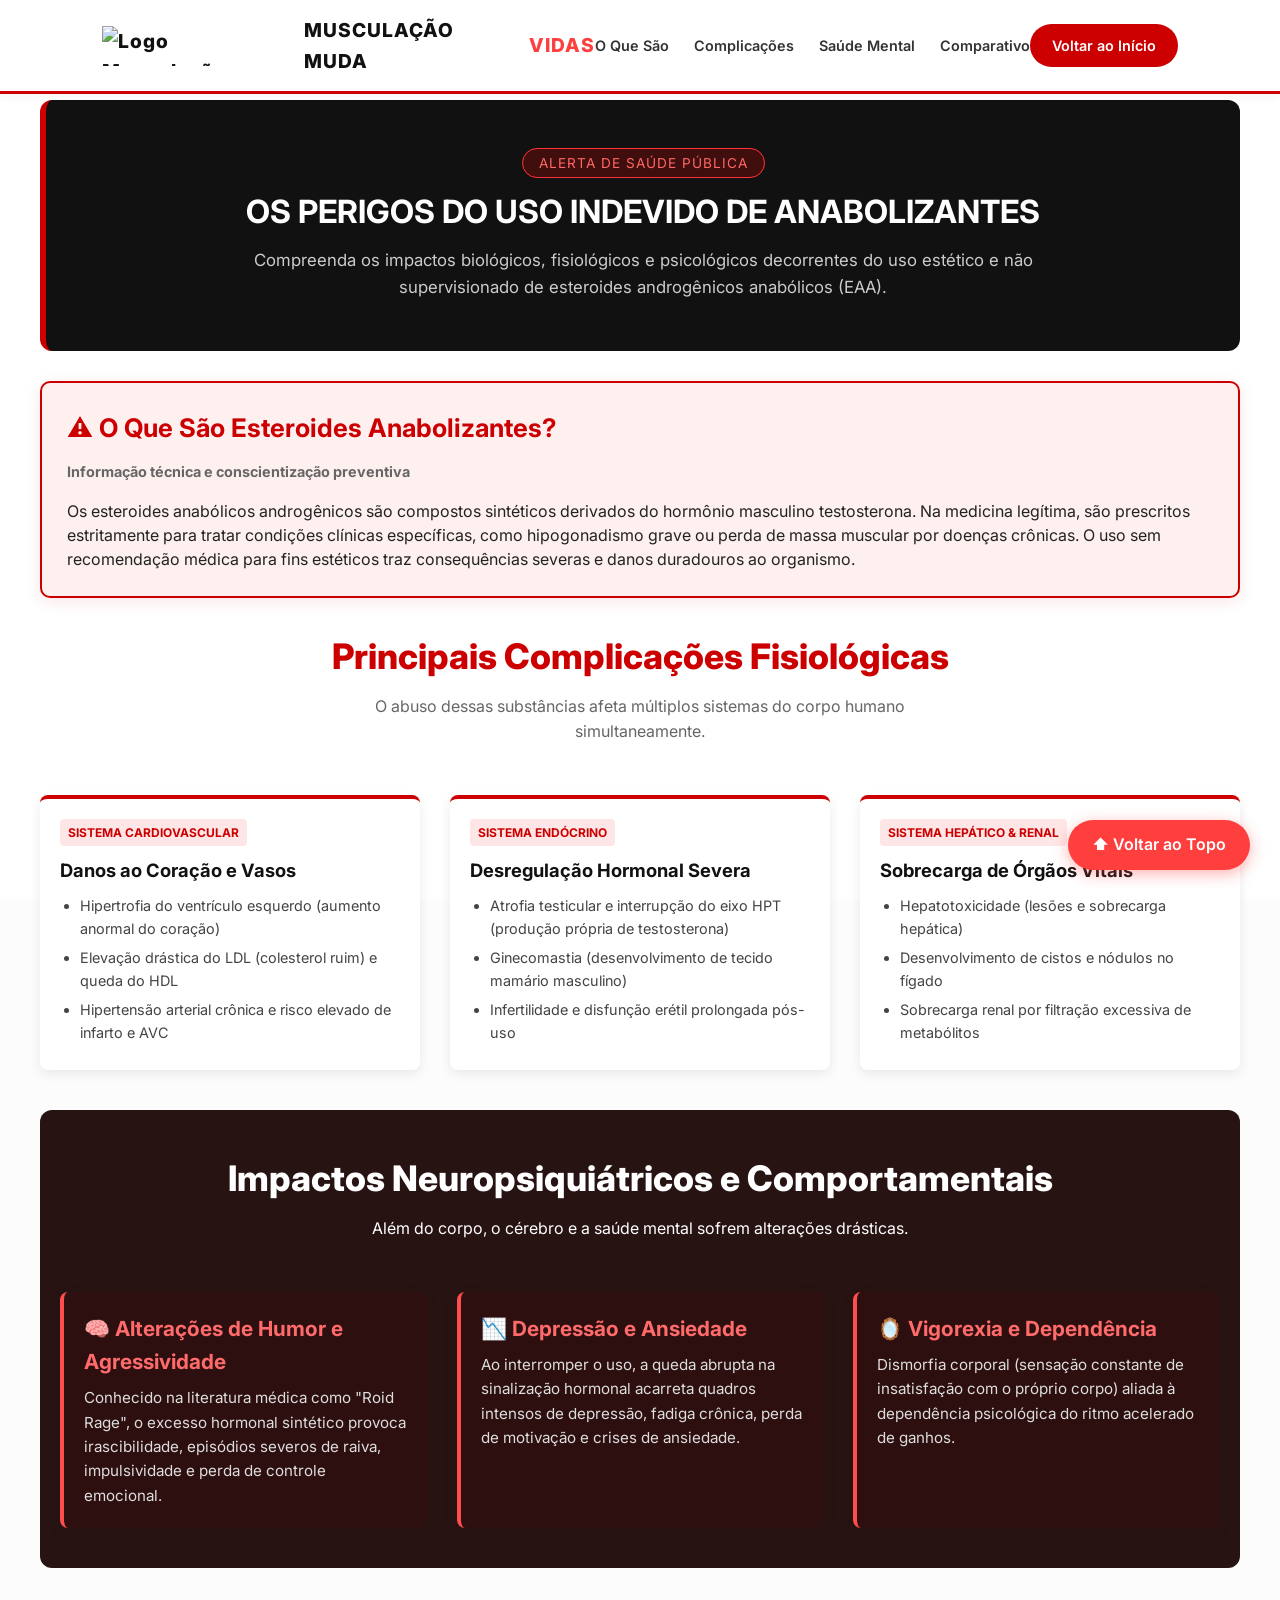
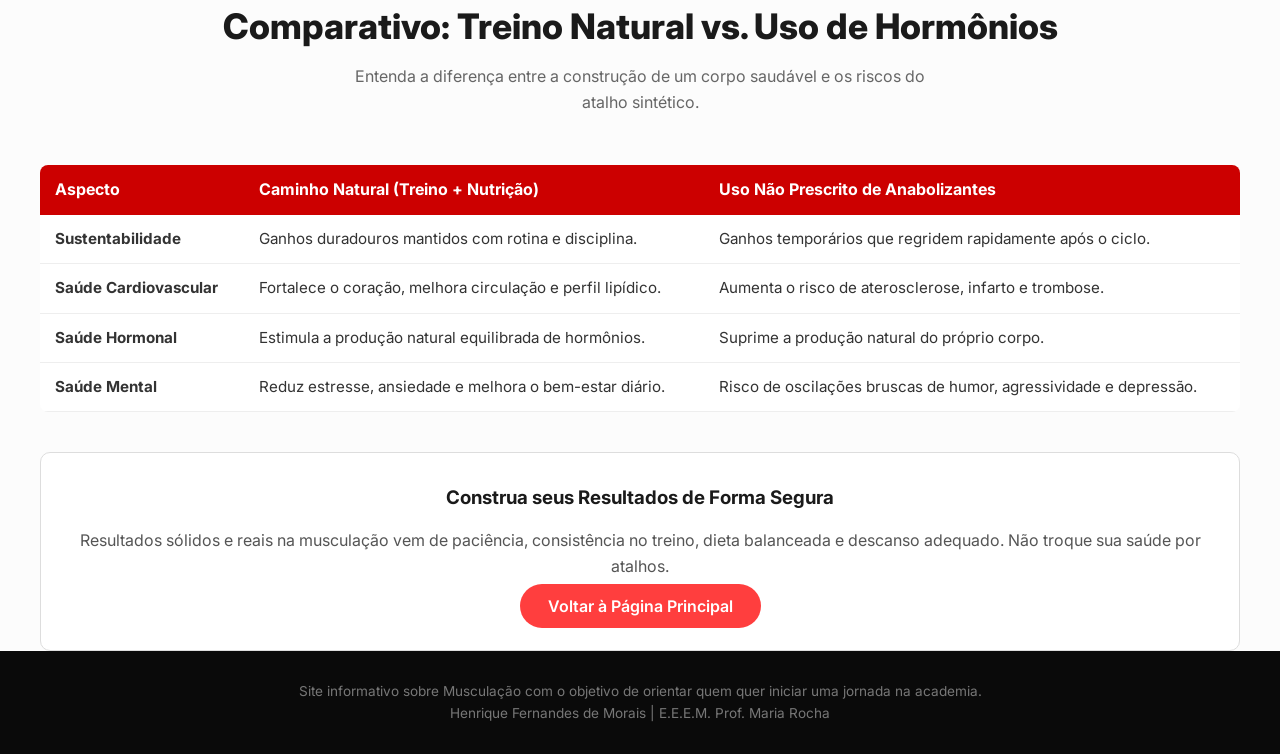
==== commit 7263a2aa: "Update Anabolizantes.html" ====
--- a/Anabolizantes.html
+++ b/Anabolizantes.html
@@ -16,11 +16,11 @@
         </div>
         <nav>
             <ul class="nav-links">
-                <li><a href="index.html#beneficios">Benefícios</a></li>
-                <li><a href="index.html#guias-praticos">Glossário</a></li>
-                <li><a href="index.html#nutricao-recuperacao">Nutrição</a></li>
-                <li><a href="index.html#rotina-treino">Treinos</a></li>
-            </ul>
+    <li><a href="#o-que-sao">O Que São</a></li>
+    <li><a href="#complicacoes">Complicações</a></li>
+    <li><a href="#impactos-mentais">Saúde Mental</a></li>
+    <li><a href="#comparativo">Comparativo</a></li>
+</ul>
         </nav>
        
         <a href="index.html" class="btn-nav btn-nav-danger"> Voltar ao Início</a>
